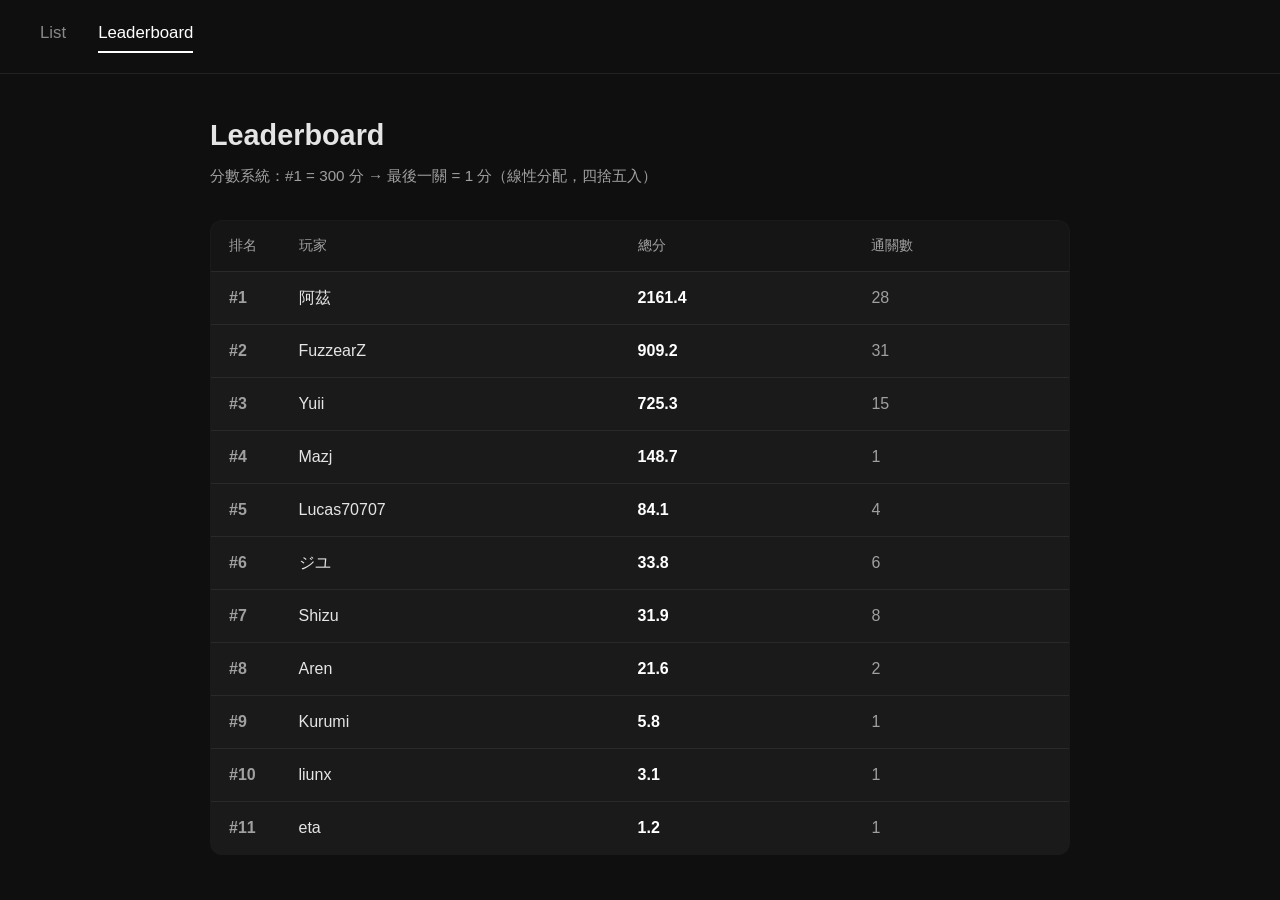
==== leaderboard.html @ 15c47363 "Add files via upload" ====
<!DOCTYPE html>
<html lang="zh-Hant">
<head>
  <meta charset="UTF-8">
  <meta name="viewport" content="width=device-width, initial-scale=1.0">
  <title>shalz demonlist - Leaderboard</title>
  <style>
    :root {
      --bg: #0f0f0f;
      --surface: #1a1a1a;
      --text: #e5e5e5;
      --text-dim: #a0a0a0;
      --border: #2a2a2a;
      --accent: #64b5f6;
    }

    * {
      margin: 0;
      padding: 0;
      box-sizing: border-box;
    }

    body {
      background-color: var(--bg);
      color: var(--text);
      font-family: -apple-system, BlinkMacSystemFont, "Segoe UI", Roboto, "Helvetica Neue", Arial, sans-serif;
      line-height: 1.5;
      min-height: 100vh;
    }

    /* 上方導覽列 */
    .top-nav {
      display: flex;
      gap: 32px;
      padding: 20px 40px;
      background-color: #0f0f0f;
      border-bottom: 1px solid #222;
      position: sticky;
      top: 0;
      z-index: 100;
    }

    .nav-item {
      color: #888;
      text-decoration: none;
      font-size: 1.05rem;
      font-weight: 500;
      padding-bottom: 6px;
      border-bottom: 2px solid transparent;
      transition: all 0.2s;
    }

    .nav-item:hover {
      color: #e5e5e5;
    }

    .nav-item.active {
      color: #ffffff;
      border-bottom: 2px solid #ffffff;
    }

    .container {
      max-width: 900px;
      margin: 0 auto;
      padding: 40px 20px;
    }

    h1 {
      font-size: 1.8rem;
      margin-bottom: 8px;
    }

    .subtitle {
      color: var(--text-dim);
      margin-bottom: 32px;
      font-size: 0.95rem;
    }

    /* Leaderboard 表格 */
    .leaderboard {
      width: 100%;
      border-collapse: collapse;
      background: var(--surface);
      border-radius: 12px;
      overflow: hidden;
      border: 1px solid var(--border);
    }

    .leaderboard th {
      text-align: left;
      padding: 14px 18px;
      background: #151515;
      color: var(--text-dim);
      font-weight: 500;
      font-size: 0.9rem;
    }

    .leaderboard td {
      padding: 14px 18px;
      border-top: 1px solid #2a2a2a;
    }

    .leaderboard tr {
      cursor: pointer;
      transition: background 0.15s;
    }

    .leaderboard tr:hover td {
      background: #222;
    }

    .leaderboard tr.active td {
      background: #2a2a2a;
    }

    .rank-cell {
      width: 70px;
      font-weight: 600;
      color: var(--text-dim);
    }

    .player-cell {
      font-weight: 500;
    }

    .points-cell {
      font-weight: 600;
      color: #fff;
    }

    .clears-cell {
      color: var(--text-dim);
    }

    .empty {
      text-align: center;
      padding: 60px 20px;
      color: var(--text-dim);
    }

    /* 玩家通關詳情 */
    .player-detail {
      margin-top: 30px;
      background: var(--surface);
      border: 1px solid var(--border);
      border-radius: 12px;
      padding: 24px;
      display: none;
    }

    .player-detail.show {
      display: block;
    }

    .player-detail h2 {
      font-size: 1.3rem;
      margin-bottom: 6px;
    }

    .player-detail .detail-sub {
      color: var(--text-dim);
      margin-bottom: 20px;
      font-size: 0.95rem;
    }

    .cleared-list {
      list-style: none;
    }

    .cleared-list li {
      padding: 10px 0;
      border-bottom: 1px solid #2a2a2a;
      display: flex;
      justify-content: space-between;
      align-items: center;
    }

    .cleared-list li:last-child {
      border-bottom: none;
    }

    .cleared-rank {
      color: var(--text-dim);
      width: 50px;
      flex-shrink: 0;
    }

    .cleared-name {
      flex: 1;
    }

    .cleared-points {
      color: var(--text-dim);
      font-size: 0.9rem;
    }
  </style>
</head>
<body>

  <!-- 上方導覽列 -->
  <nav class="top-nav">
    <a href="index.html" class="nav-item">List</a>
    <a href="leaderboard.html" class="nav-item active">Leaderboard</a>
  </nav>

  <div class="container">
    <h1>Leaderboard</h1>
    <p class="subtitle">分數系統：#1 = 300 分 → 最後一關 = 1 分（線性分配，四捨五入）</p>

    <table class="leaderboard" id="leaderboardTable">
      <thead>
        <tr>
          <th>排名</th>
          <th>玩家</th>
          <th>總分</th>
          <th>通關數</th>
        </tr>
      </thead>
      <tbody id="leaderboardBody">
        <!-- 由 JavaScript 自動生成 -->
      </tbody>
    </table>

    <!-- 點擊玩家後顯示的詳情 -->
    <div class="player-detail" id="playerDetail">
      <h2 id="detailTitle">玩家通關列表</h2>
      <p class="detail-sub" id="detailSub"></p>
      <ul class="cleared-list" id="clearedList"></ul>
    </div>
  </div>

  <script>
    // ============================================
    // 在這裡填入關卡資料（依照排名順序）
    // ============================================
    const levels = [
         { name: "shimmer (amplitron)", victors: ["阿茲"] },
         { name: "The Yandere", victors: ["阿茲"] },
         { name: "Sonic Wave Rebirth", victors: ["阿茲"] },
         { name: "Sonic Wave", victors: ["阿茲"] },
         { name: "Devil Vortex", victors: ["Yuii"] },
         { name: "Killbot", victors: ["FuzzearZ"] },
         { name: "Delta Interface", victors: ["Yuii"] },
         { name: "cloud", victors: ["阿茲"] },
         { name: "The Hell Zone", victors: ["Mazj"] },
         { name: "Auditory Breaker", victors: ["阿茲"] },
         { name: "Worse Trip", victors: ["阿茲"] },
         { name: "Athanatos", victors: ["FuzzearZ"] },
         { name: "Blade of Justice", victors: ["阿茲", "FuzzearZ"] },
         { name: "moment", victors: ["阿茲", "FuzzearZ"] },
         { name: "gravity", victors: ["阿茲"] },
         { name: "Bloodbath", victors: ["FuzzearZ", "阿茲", "Lucas70707", "Yuii"] },
         { name: "Idols", victors: ["Yuii"] },
         { name: "ECSTASY (Filqh)", victors: ["阿茲"] },
         { name: "cloud", victors: ["阿茲"] },
         { name: "Dyad", victors: ["FuzzearZ"] },
         { name: "Junk Realm", victors: ["FuzzearZ"] },
         { name: "aftermath", victors: ["阿茲"] },
         { name: "Audio Extraction", victors: ["Yuii"] },
         { name: "Sky Conflux", victors: ["Yuii"] },
         { name: "Daydream", victors: ["阿茲"] },
         { name: "1330X", victors: ["Yuii"] },
         { name: "4ucked Up", victors: ["FuzzearZ"] },
         { name: "Cupid", victors: ["FuzzearZ"] },
         { name: "NEKOTINE", victors: ["FuzzearZ"] },
         { name: "Convulsing Light", victors: ["阿茲"] },
         { name: "Shukufuku", victors: ["阿茲", "FuzzearZ"] },
         { name: "Steel Terrors", victors: ["Yuii", "Aren", "FuzzearZ"] },
         { name: "cloudscape", victors: ["阿茲"] },
         { name: "Gaming 35", victors: ["ジユ"] },
         { name: "Interstellar Entropy", victors: ["FuzzearZ"] },
         { name: "SHURIMA", victors: ["FuzzearZ"] },
         { name: "Cybersonic", victors: ["Yuii"] },
         { name: "doradura", victors: ["阿茲"] },
         { name: "Crowd Control", victors: ["ジユ"] },
         { name: "Allegiance", victors: ["Yuii", "Shizu"] },
         { name: "HyperSonic", victors: ["Yuii", "Shizu"] },
         { name: "PixelSonic", victors: ["Yuii"] },
         { name: "Melon River", victors: ["FuzzearZ"] },
         { name: "NEBULA", victors: ["FuzzearZ"] },
         { name: "Tung Tung Sahurcles", victors: ["阿茲"] },
         { name: "Ion", victors: ["Kurumi"] },
         { name: "Grand Eclipse", victors: ["FuzzearZ"] },
         { name: "Anya III", victors: ["FuzzearZ"] },
         { name: "Tech X", victors: ["FuzzearZ"] },
         { name: "Cataclysm", victors: ["阿茲", "FuzzearZ", "Shizu"] },
         { name: "HeatSeeker", victors: ["FuzzearZ"] },
         { name: "Kanpai", victors: ["阿茲"] },
         { name: "9blue", victors: ["Yuii", "FuzzearZ", "liunx"] },
         { name: "FEEL ALIVE", victors: ["FuzzearZ", "Shizu"] },
         { name: "Azurite (Sillow)", victors: ["阿茲"] },
         { name: "Fun Friday", victors: ["FuzzearZ"] },
         { name: "Mizureta", victors: ["阿茲", "Yuii", "FuzzearZ", "ジユ"] },
         { name: "niwa", victors: ["阿茲", "FuzzearZ", "ジユ", "Shizu"] },
         { name: "Without U", victors: ["Aren", "Shizu", "FuzzearZ"] },
         { name: "Prismatic", victors: ["FuzzearZ"] },
         { name: "i want ya", victors: ["FuzzearZ"] },
         { name: "the super hotdog", victors: ["Lucas70707"] },
         { name: "Sweater Weather", victors: ["FuzzearZ", "阿茲"] },
         { name: "Acu", victors: ["阿茲", "Yuii", "FuzzearZ", "Lucas70707", "Shizu", "ジユ", "eta"] },
         { name: "Through The Decay", victors: ["Lucas70707", "Shizu", "ジユ"] },
         { name: "rauchkammer", victors: ["阿茲"] },
    ];

    // ============================================
    // 計算邏輯
    // ============================================
    function calculatePoints(rank, totalLevels) {
      if (totalLevels <= 1) return 300;

      const exponent = (totalLevels - rank) / (totalLevels - 1);
      const points = Math.pow(300, exponent);

      return Math.round(points * 10) / 10;
    }

    function generateLeaderboard() {
      const totalLevels = levels.length;
      const playerStats = {};

      // 先收集每位玩家的資料 + 通關過的關卡
      levels.forEach((level, index) => {
        const rank = index + 1;
        const points = calculatePoints(rank, totalLevels);

        level.victors.forEach(player => {
          if (!playerStats[player]) {
            playerStats[player] = {
              points: 0,
              clears: 0,
              levels: []          // 記錄通關的關卡
            };
          }
          // 每次累加後再次四捨五入到小數點第一位，避免小數相加產生浮點誤差
          playerStats[player].points = Math.round((playerStats[player].points + points) * 10) / 10;
          playerStats[player].clears += 1;
          playerStats[player].levels.push({
            rank: rank,
            name: level.name,
            points: points
          });
        });
      });

      // 排序
      const sortedPlayers = Object.entries(playerStats)
        .map(([name, stats]) => ({
          name,
          points: stats.points,
          clears: stats.clears,
          levels: stats.levels.sort((a, b) => a.rank - b.rank) // 由高到低
        }))
        .sort((a, b) => b.points - a.points || b.clears - a.clears);

      const tbody = document.getElementById("leaderboardBody");
      const detailBox = document.getElementById("playerDetail");

      if (sortedPlayers.length === 0) {
        tbody.innerHTML = `
          <tr>
            <td colspan="4" class="empty">
              目前還沒有通關資料<br>
              請在 levels 陣列中新增關卡與通關者
            </td>
          </tr>
        `;
        return;
      }

      tbody.innerHTML = sortedPlayers.map((player, index) => `
        <tr data-player="${player.name}">
          <td class="rank-cell">#${index + 1}</td>
          <td class="player-cell">${player.name}</td>
          <td class="points-cell">${player.points}</td>
          <td class="clears-cell">${player.clears}</td>
        </tr>
      `).join("");

      // 綁定點擊事件
      document.querySelectorAll("#leaderboardBody tr").forEach(row => {
        row.addEventListener("click", () => {
          // 移除其他 active
          document.querySelectorAll("#leaderboardBody tr").forEach(r => r.classList.remove("active"));
          row.classList.add("active");

          const playerName = row.dataset.player;
          const player = sortedPlayers.find(p => p.name === playerName);

          // 顯示詳情
          document.getElementById("detailTitle").textContent = playerName + " 的通關列表";
          document.getElementById("detailSub").textContent = `總分 ${player.points}　・　通關 ${player.clears} 關`;

          const list = document.getElementById("clearedList");
          list.innerHTML = player.levels.map(lv => `
            <li>
              <span class="cleared-rank">#${lv.rank}</span>
              <span class="cleared-name">${lv.name}</span>
              <span class="cleared-points">${lv.points} 分</span>
            </li>
          `).join("");

          detailBox.classList.add("show");
        });
      });
    }

    generateLeaderboard();
  </script>
</body>
</html>
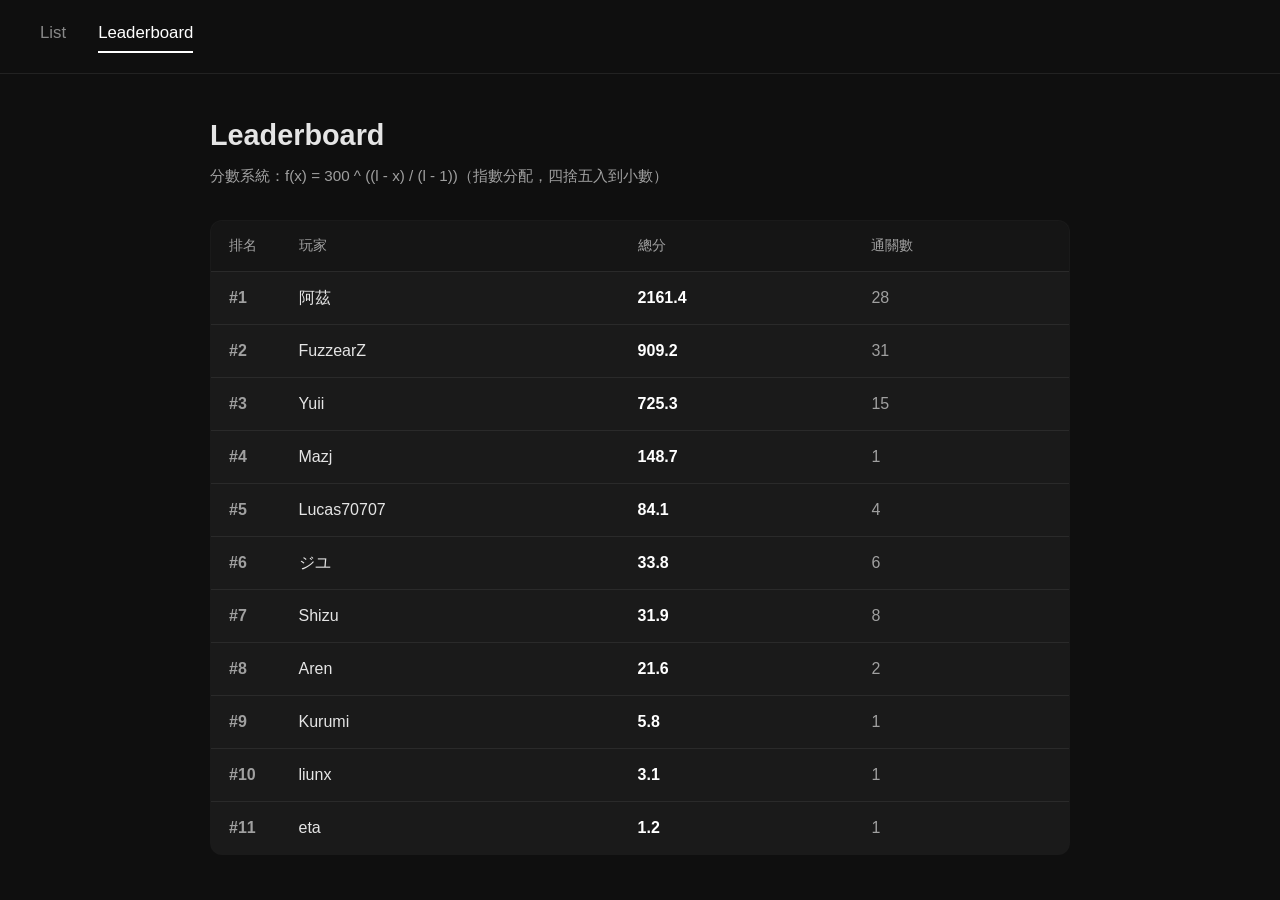
==== commit c47ef621: "Update leaderboard.html" ====
--- a/leaderboard.html
+++ b/leaderboard.html
@@ -205,7 +205,7 @@
 
   <div class="container">
     <h1>Leaderboard</h1>
-    <p class="subtitle">分數系統：#1 = 300 分 → 最後一關 = 1 分（線性分配，四捨五入）</p>
+    <p class="subtitle">分數系統：f(x) = 300 ^ ((l - x) / (l - 1))（指數分配，四捨五入到小數）</p>
 
     <table class="leaderboard" id="leaderboardTable">
       <thead>
@@ -407,4 +407,4 @@
     generateLeaderboard();
   </script>
 </body>
-</html>+</html>
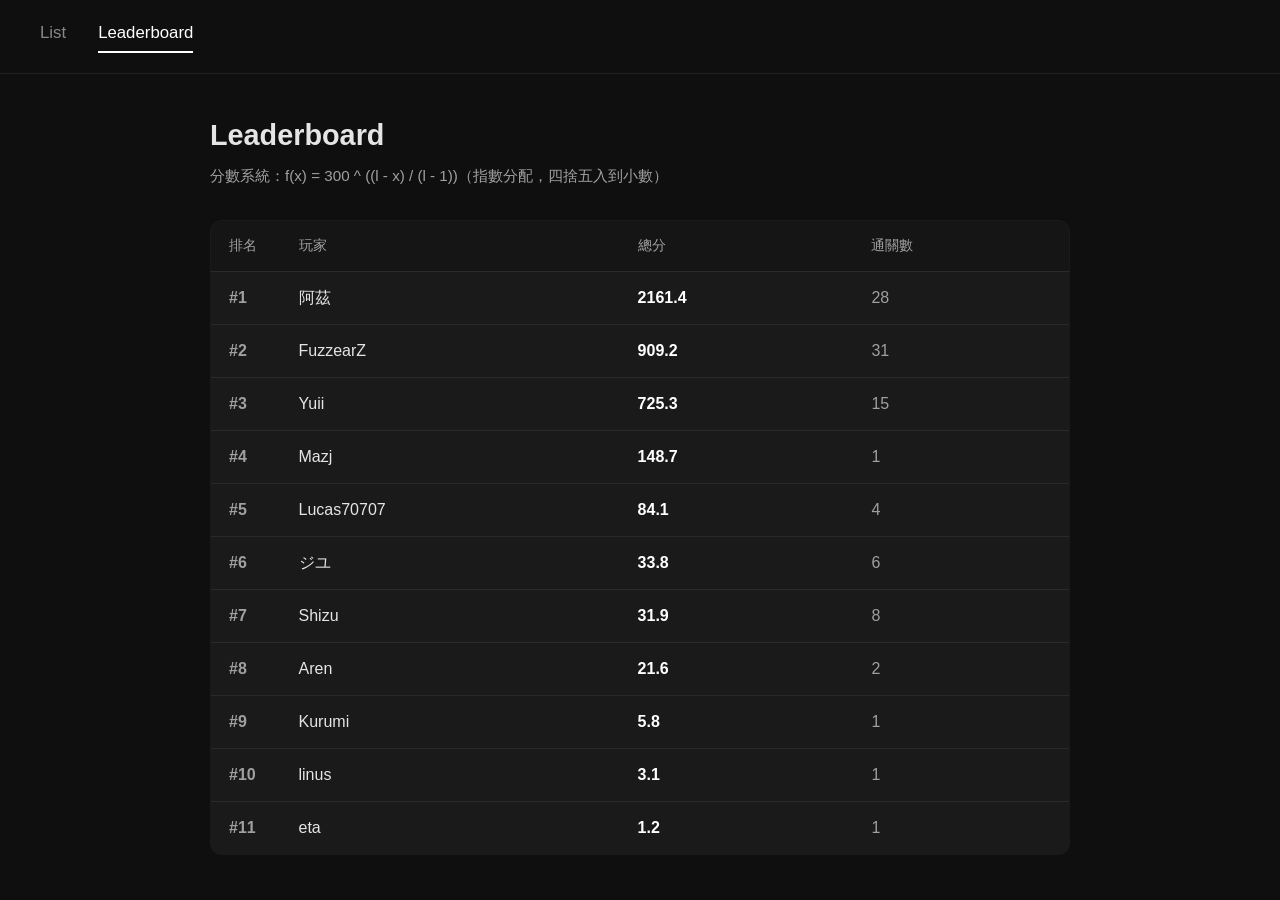
==== commit 8137669a: "Update leaderboard.html" ====
--- a/leaderboard.html
+++ b/leaderboard.html
@@ -286,7 +286,7 @@
          { name: "Cataclysm", victors: ["阿茲", "FuzzearZ", "Shizu"] },
          { name: "HeatSeeker", victors: ["FuzzearZ"] },
          { name: "Kanpai", victors: ["阿茲"] },
-         { name: "9blue", victors: ["Yuii", "FuzzearZ", "liunx"] },
+         { name: "9blue", victors: ["Yuii", "FuzzearZ", "linus"] },
          { name: "FEEL ALIVE", victors: ["FuzzearZ", "Shizu"] },
          { name: "Azurite (Sillow)", victors: ["阿茲"] },
          { name: "Fun Friday", victors: ["FuzzearZ"] },
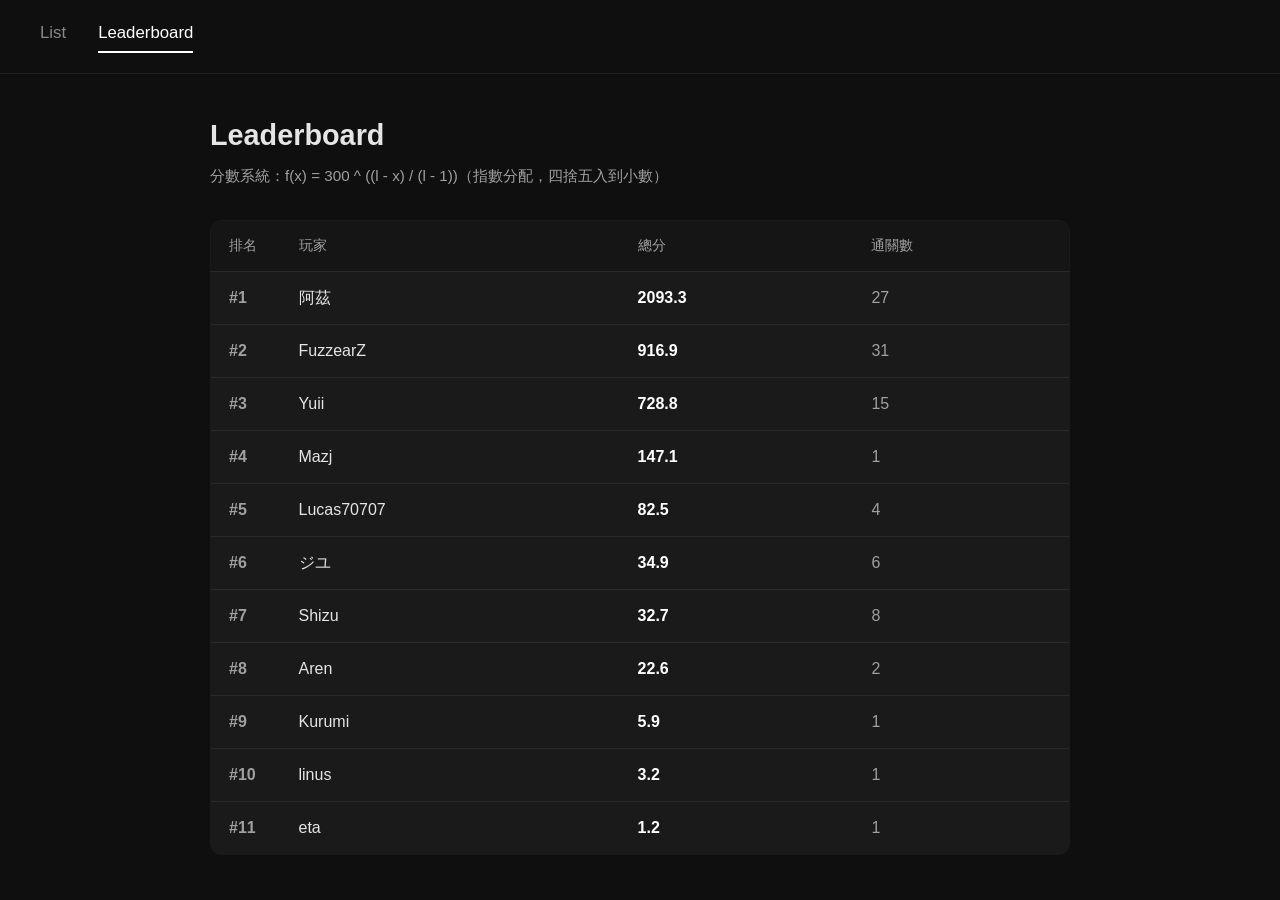
==== commit ac22bbf3: "Update leaderboard.html" ====
--- a/leaderboard.html
+++ b/leaderboard.html
@@ -252,7 +252,6 @@
          { name: "Bloodbath", victors: ["FuzzearZ", "阿茲", "Lucas70707", "Yuii"] },
          { name: "Idols", victors: ["Yuii"] },
          { name: "ECSTASY (Filqh)", victors: ["阿茲"] },
-         { name: "cloud", victors: ["阿茲"] },
          { name: "Dyad", victors: ["FuzzearZ"] },
          { name: "Junk Realm", victors: ["FuzzearZ"] },
          { name: "aftermath", victors: ["阿茲"] },
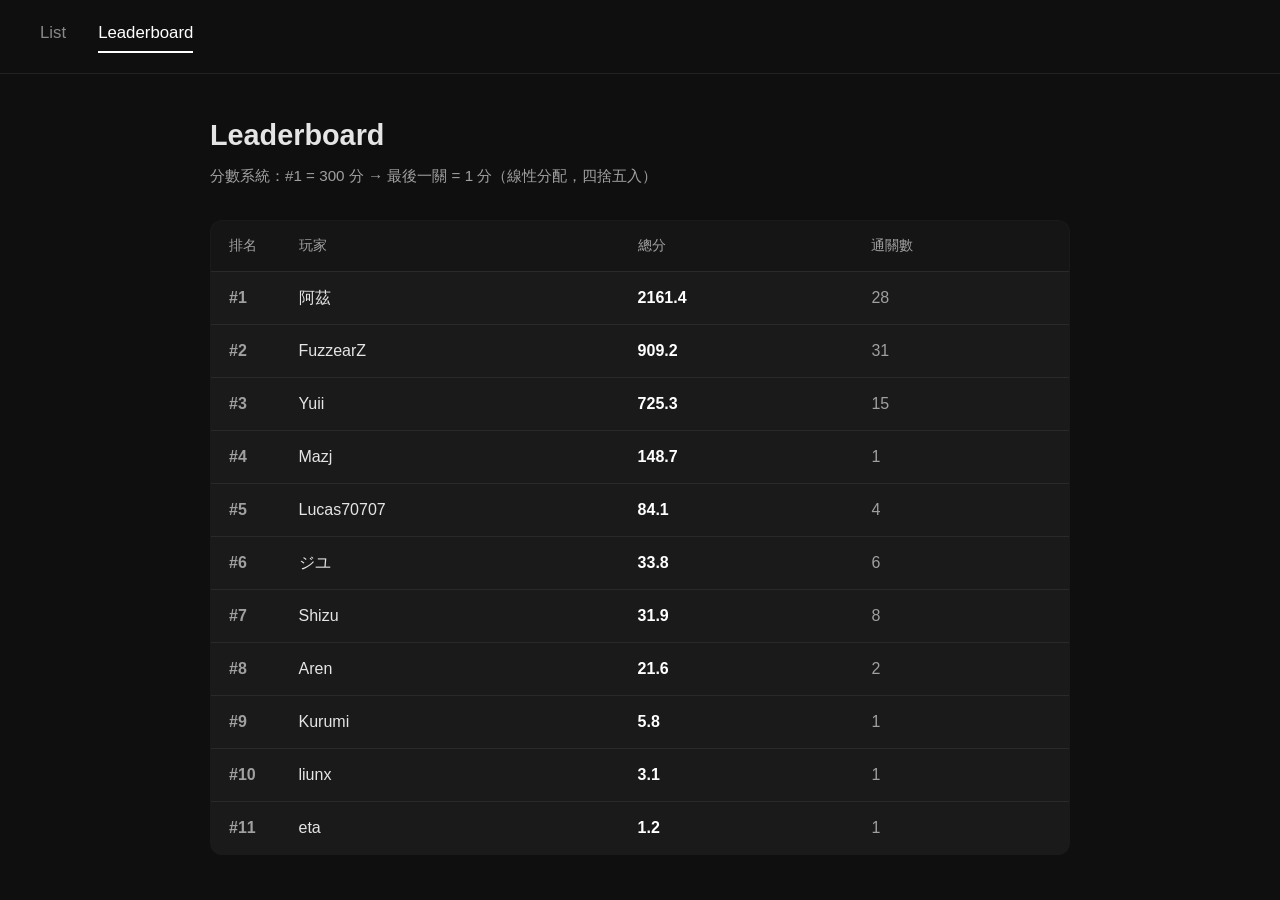
==== commit 552a6feb: "Add files via upload" ====
--- a/leaderboard.html
+++ b/leaderboard.html
@@ -205,7 +205,7 @@
 
   <div class="container">
     <h1>Leaderboard</h1>
-    <p class="subtitle">分數系統：f(x) = 300 ^ ((l - x) / (l - 1))（指數分配，四捨五入到小數）</p>
+    <p class="subtitle">分數系統：#1 = 300 分 → 最後一關 = 1 分（線性分配，四捨五入）</p>
 
     <table class="leaderboard" id="leaderboardTable">
       <thead>
@@ -252,6 +252,7 @@
          { name: "Bloodbath", victors: ["FuzzearZ", "阿茲", "Lucas70707", "Yuii"] },
          { name: "Idols", victors: ["Yuii"] },
          { name: "ECSTASY (Filqh)", victors: ["阿茲"] },
+         { name: "cloud", victors: ["阿茲"] },
          { name: "Dyad", victors: ["FuzzearZ"] },
          { name: "Junk Realm", victors: ["FuzzearZ"] },
          { name: "aftermath", victors: ["阿茲"] },
@@ -285,7 +286,7 @@
          { name: "Cataclysm", victors: ["阿茲", "FuzzearZ", "Shizu"] },
          { name: "HeatSeeker", victors: ["FuzzearZ"] },
          { name: "Kanpai", victors: ["阿茲"] },
-         { name: "9blue", victors: ["Yuii", "FuzzearZ", "linus"] },
+         { name: "9blue", victors: ["Yuii", "FuzzearZ", "liunx"] },
          { name: "FEEL ALIVE", victors: ["FuzzearZ", "Shizu"] },
          { name: "Azurite (Sillow)", victors: ["阿茲"] },
          { name: "Fun Friday", victors: ["FuzzearZ"] },
@@ -406,4 +407,4 @@
     generateLeaderboard();
   </script>
 </body>
-</html>
+</html>
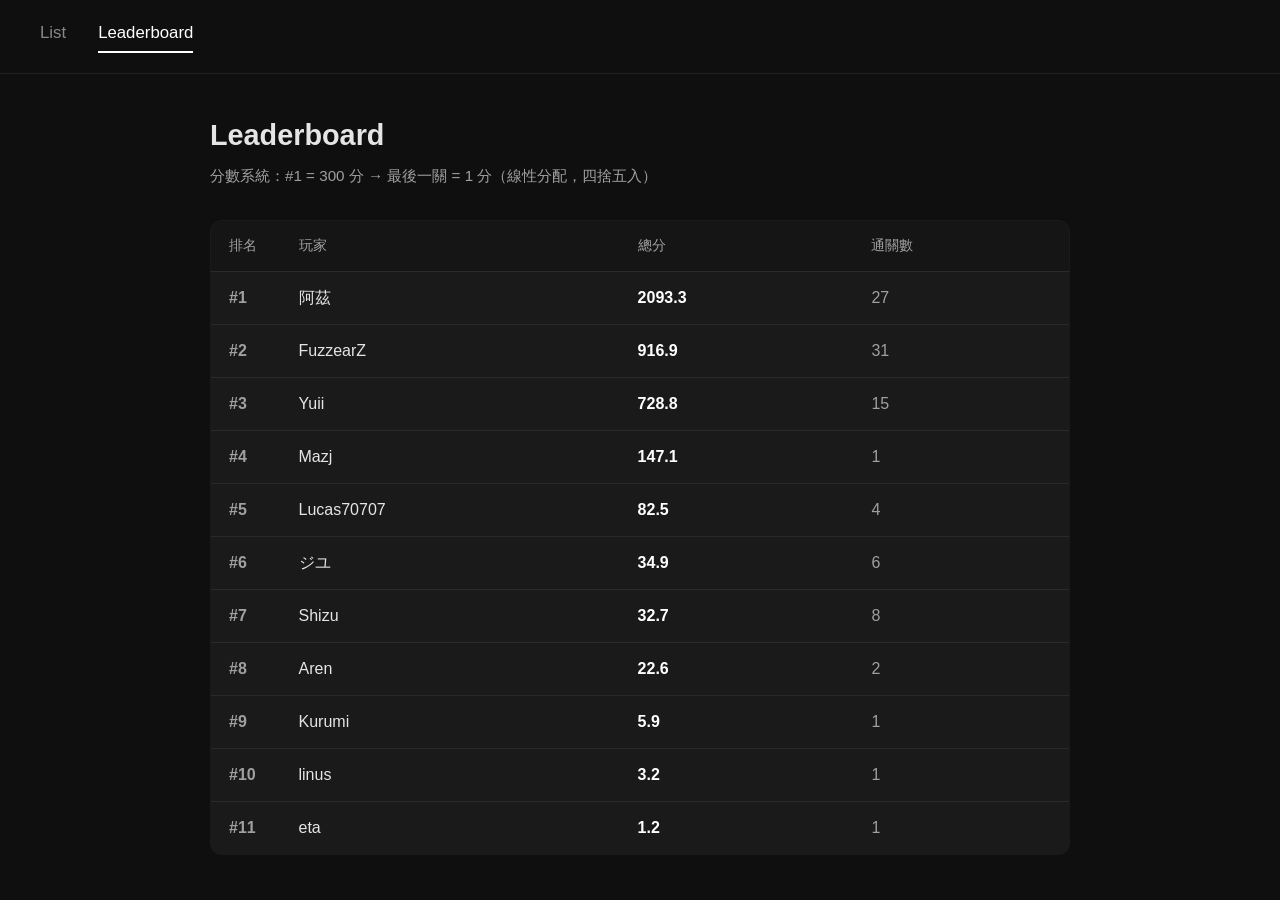
==== commit 1e3b1061: "Add files via upload" ====
--- a/leaderboard.html
+++ b/leaderboard.html
@@ -229,91 +229,9 @@
     </div>
   </div>
 
+  <!-- 引入共用的關卡資料與計分邏輯 -->
+  <script src="data.js"></script>
   <script>
-    // ============================================
-    // 在這裡填入關卡資料（依照排名順序）
-    // ============================================
-    const levels = [
-         { name: "shimmer (amplitron)", victors: ["阿茲"] },
-         { name: "The Yandere", victors: ["阿茲"] },
-         { name: "Sonic Wave Rebirth", victors: ["阿茲"] },
-         { name: "Sonic Wave", victors: ["阿茲"] },
-         { name: "Devil Vortex", victors: ["Yuii"] },
-         { name: "Killbot", victors: ["FuzzearZ"] },
-         { name: "Delta Interface", victors: ["Yuii"] },
-         { name: "cloud", victors: ["阿茲"] },
-         { name: "The Hell Zone", victors: ["Mazj"] },
-         { name: "Auditory Breaker", victors: ["阿茲"] },
-         { name: "Worse Trip", victors: ["阿茲"] },
-         { name: "Athanatos", victors: ["FuzzearZ"] },
-         { name: "Blade of Justice", victors: ["阿茲", "FuzzearZ"] },
-         { name: "moment", victors: ["阿茲", "FuzzearZ"] },
-         { name: "gravity", victors: ["阿茲"] },
-         { name: "Bloodbath", victors: ["FuzzearZ", "阿茲", "Lucas70707", "Yuii"] },
-         { name: "Idols", victors: ["Yuii"] },
-         { name: "ECSTASY (Filqh)", victors: ["阿茲"] },
-         { name: "cloud", victors: ["阿茲"] },
-         { name: "Dyad", victors: ["FuzzearZ"] },
-         { name: "Junk Realm", victors: ["FuzzearZ"] },
-         { name: "aftermath", victors: ["阿茲"] },
-         { name: "Audio Extraction", victors: ["Yuii"] },
-         { name: "Sky Conflux", victors: ["Yuii"] },
-         { name: "Daydream", victors: ["阿茲"] },
-         { name: "1330X", victors: ["Yuii"] },
-         { name: "4ucked Up", victors: ["FuzzearZ"] },
-         { name: "Cupid", victors: ["FuzzearZ"] },
-         { name: "NEKOTINE", victors: ["FuzzearZ"] },
-         { name: "Convulsing Light", victors: ["阿茲"] },
-         { name: "Shukufuku", victors: ["阿茲", "FuzzearZ"] },
-         { name: "Steel Terrors", victors: ["Yuii", "Aren", "FuzzearZ"] },
-         { name: "cloudscape", victors: ["阿茲"] },
-         { name: "Gaming 35", victors: ["ジユ"] },
-         { name: "Interstellar Entropy", victors: ["FuzzearZ"] },
-         { name: "SHURIMA", victors: ["FuzzearZ"] },
-         { name: "Cybersonic", victors: ["Yuii"] },
-         { name: "doradura", victors: ["阿茲"] },
-         { name: "Crowd Control", victors: ["ジユ"] },
-         { name: "Allegiance", victors: ["Yuii", "Shizu"] },
-         { name: "HyperSonic", victors: ["Yuii", "Shizu"] },
-         { name: "PixelSonic", victors: ["Yuii"] },
-         { name: "Melon River", victors: ["FuzzearZ"] },
-         { name: "NEBULA", victors: ["FuzzearZ"] },
-         { name: "Tung Tung Sahurcles", victors: ["阿茲"] },
-         { name: "Ion", victors: ["Kurumi"] },
-         { name: "Grand Eclipse", victors: ["FuzzearZ"] },
-         { name: "Anya III", victors: ["FuzzearZ"] },
-         { name: "Tech X", victors: ["FuzzearZ"] },
-         { name: "Cataclysm", victors: ["阿茲", "FuzzearZ", "Shizu"] },
-         { name: "HeatSeeker", victors: ["FuzzearZ"] },
-         { name: "Kanpai", victors: ["阿茲"] },
-         { name: "9blue", victors: ["Yuii", "FuzzearZ", "liunx"] },
-         { name: "FEEL ALIVE", victors: ["FuzzearZ", "Shizu"] },
-         { name: "Azurite (Sillow)", victors: ["阿茲"] },
-         { name: "Fun Friday", victors: ["FuzzearZ"] },
-         { name: "Mizureta", victors: ["阿茲", "Yuii", "FuzzearZ", "ジユ"] },
-         { name: "niwa", victors: ["阿茲", "FuzzearZ", "ジユ", "Shizu"] },
-         { name: "Without U", victors: ["Aren", "Shizu", "FuzzearZ"] },
-         { name: "Prismatic", victors: ["FuzzearZ"] },
-         { name: "i want ya", victors: ["FuzzearZ"] },
-         { name: "the super hotdog", victors: ["Lucas70707"] },
-         { name: "Sweater Weather", victors: ["FuzzearZ", "阿茲"] },
-         { name: "Acu", victors: ["阿茲", "Yuii", "FuzzearZ", "Lucas70707", "Shizu", "ジユ", "eta"] },
-         { name: "Through The Decay", victors: ["Lucas70707", "Shizu", "ジユ"] },
-         { name: "rauchkammer", victors: ["阿茲"] },
-    ];
-
-    // ============================================
-    // 計算邏輯
-    // ============================================
-    function calculatePoints(rank, totalLevels) {
-      if (totalLevels <= 1) return 300;
-
-      const exponent = (totalLevels - rank) / (totalLevels - 1);
-      const points = Math.pow(300, exponent);
-
-      return Math.round(points * 10) / 10;
-    }
-
     function generateLeaderboard() {
       const totalLevels = levels.length;
       const playerStats = {};
@@ -360,7 +278,7 @@
           <tr>
             <td colspan="4" class="empty">
               目前還沒有通關資料<br>
-              請在 levels 陣列中新增關卡與通關者
+              請在 data.js 的 levels 陣列中新增關卡與通關者
             </td>
           </tr>
         `;
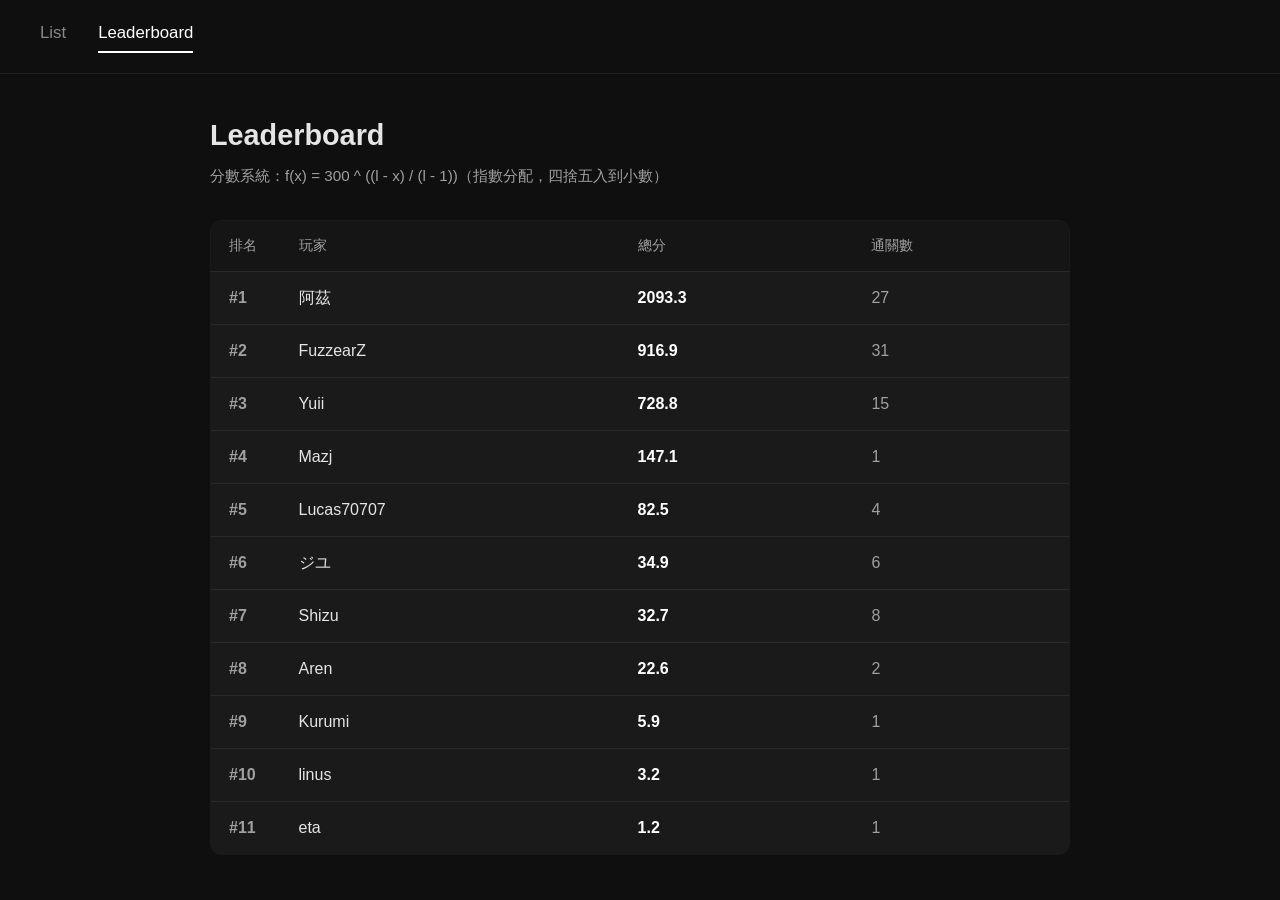
==== commit 0e5ece5f: "Update leaderboard.html" ====
--- a/leaderboard.html
+++ b/leaderboard.html
@@ -205,7 +205,7 @@
 
   <div class="container">
     <h1>Leaderboard</h1>
-    <p class="subtitle">分數系統：#1 = 300 分 → 最後一關 = 1 分（線性分配，四捨五入）</p>
+    <p class="subtitle">分數系統：f(x) = 300 ^ ((l - x) / (l - 1))（指數分配，四捨五入到小數）</p>
 
     <table class="leaderboard" id="leaderboardTable">
       <thead>
@@ -325,4 +325,4 @@
     generateLeaderboard();
   </script>
 </body>
-</html>+</html>
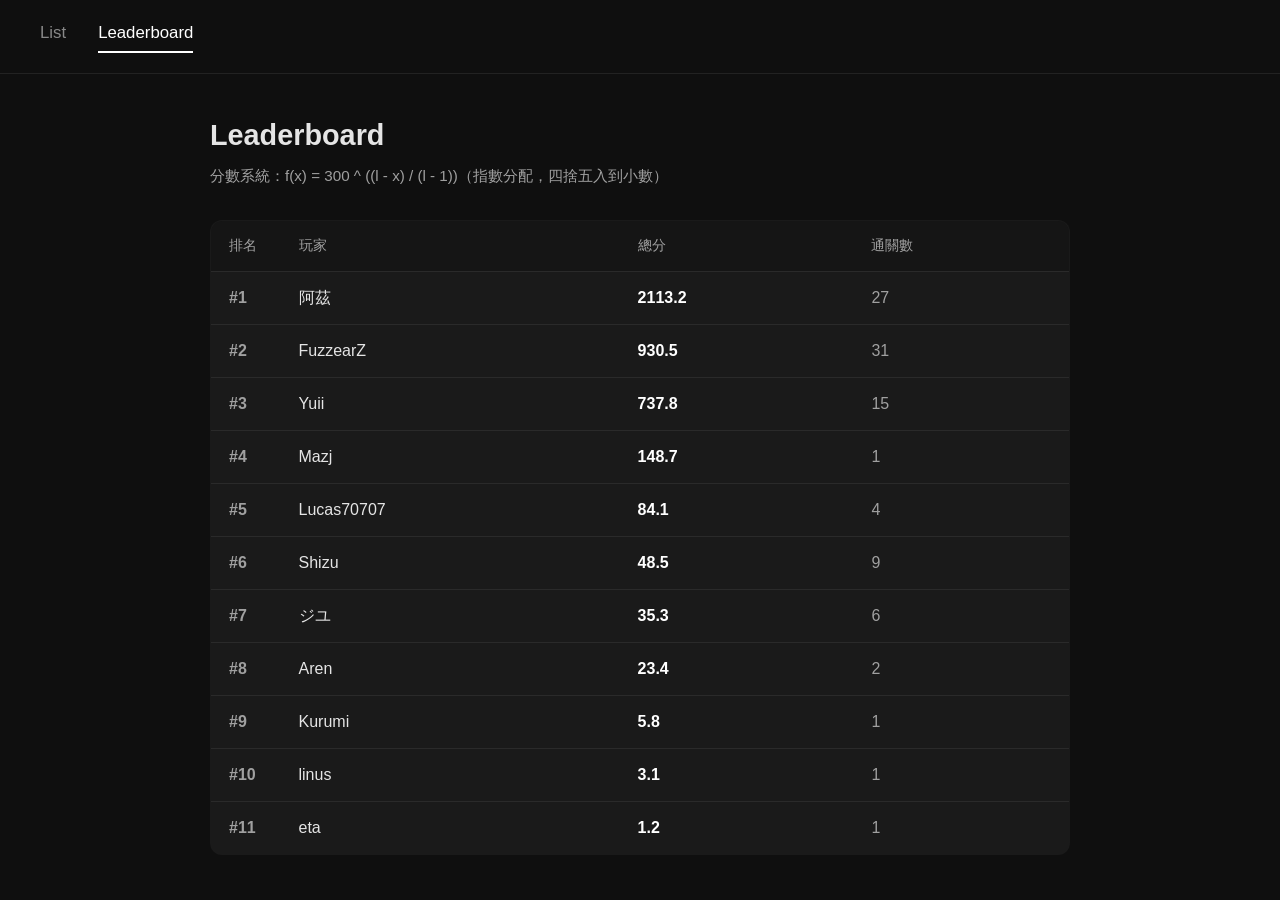
==== commit ae2903a2: "Add files via upload" ====
--- a/leaderboard.html
+++ b/leaderboard.html
@@ -28,7 +28,6 @@
       min-height: 100vh;
     }
 
-    /* 上方導覽列 */
     .top-nav {
       display: flex;
       gap: 32px;
@@ -76,7 +75,6 @@
       font-size: 0.95rem;
     }
 
-    /* Leaderboard 表格 */
     .leaderboard {
       width: 100%;
       border-collapse: collapse;
@@ -138,7 +136,6 @@
       color: var(--text-dim);
     }
 
-    /* 玩家通關詳情 */
     .player-detail {
       margin-top: 30px;
       background: var(--surface);
@@ -197,7 +194,6 @@
 </head>
 <body>
 
-  <!-- 上方導覽列 -->
   <nav class="top-nav">
     <a href="index.html" class="nav-item">List</a>
     <a href="leaderboard.html" class="nav-item active">Leaderboard</a>
@@ -217,11 +213,10 @@
         </tr>
       </thead>
       <tbody id="leaderboardBody">
-        <!-- 由 JavaScript 自動生成 -->
+        <!-- 自動由 JavaScript 生成 -->
       </tbody>
     </table>
 
-    <!-- 點擊玩家後顯示的詳情 -->
     <div class="player-detail" id="playerDetail">
       <h2 id="detailTitle">玩家通關列表</h2>
       <p class="detail-sub" id="detailSub"></p>
@@ -229,14 +224,13 @@
     </div>
   </div>
 
-  <!-- 引入共用的關卡資料與計分邏輯 -->
+  <!-- 引入共用資料檔案 -->
   <script src="data.js"></script>
   <script>
     function generateLeaderboard() {
       const totalLevels = levels.length;
       const playerStats = {};
 
-      // 先收集每位玩家的資料 + 通關過的關卡
       levels.forEach((level, index) => {
         const rank = index + 1;
         const points = calculatePoints(rank, totalLevels);
@@ -246,10 +240,9 @@
             playerStats[player] = {
               points: 0,
               clears: 0,
-              levels: []          // 記錄通關的關卡
+              levels: []
             };
           }
-          // 每次累加後再次四捨五入到小數點第一位，避免小數相加產生浮點誤差
           playerStats[player].points = Math.round((playerStats[player].points + points) * 10) / 10;
           playerStats[player].clears += 1;
           playerStats[player].levels.push({
@@ -260,13 +253,12 @@
         });
       });
 
-      // 排序
       const sortedPlayers = Object.entries(playerStats)
         .map(([name, stats]) => ({
           name,
           points: stats.points,
           clears: stats.clears,
-          levels: stats.levels.sort((a, b) => a.rank - b.rank) // 由高到低
+          levels: stats.levels.sort((a, b) => a.rank - b.rank)
         }))
         .sort((a, b) => b.points - a.points || b.clears - a.clears);
 
@@ -277,8 +269,7 @@
         tbody.innerHTML = `
           <tr>
             <td colspan="4" class="empty">
-              目前還沒有通關資料<br>
-              請在 data.js 的 levels 陣列中新增關卡與通關者
+              目前還沒有通關資料
             </td>
           </tr>
         `;
@@ -294,19 +285,16 @@
         </tr>
       `).join("");
 
-      // 綁定點擊事件
       document.querySelectorAll("#leaderboardBody tr").forEach(row => {
         row.addEventListener("click", () => {
-          // 移除其他 active
           document.querySelectorAll("#leaderboardBody tr").forEach(r => r.classList.remove("active"));
           row.classList.add("active");
 
           const playerName = row.dataset.player;
           const player = sortedPlayers.find(p => p.name === playerName);
 
-          // 顯示詳情
           document.getElementById("detailTitle").textContent = playerName + " 的通關列表";
-          document.getElementById("detailSub").textContent = `總分 ${player.points}　・　通關 ${player.clears} 關`;
+          document.getElementById("detailSub").textContent = `總分 ${player.points} ・ 通關 ${player.clears} 關`;
 
           const list = document.getElementById("clearedList");
           list.innerHTML = player.levels.map(lv => `
@@ -325,4 +313,4 @@
     generateLeaderboard();
   </script>
 </body>
-</html>
+</html>
